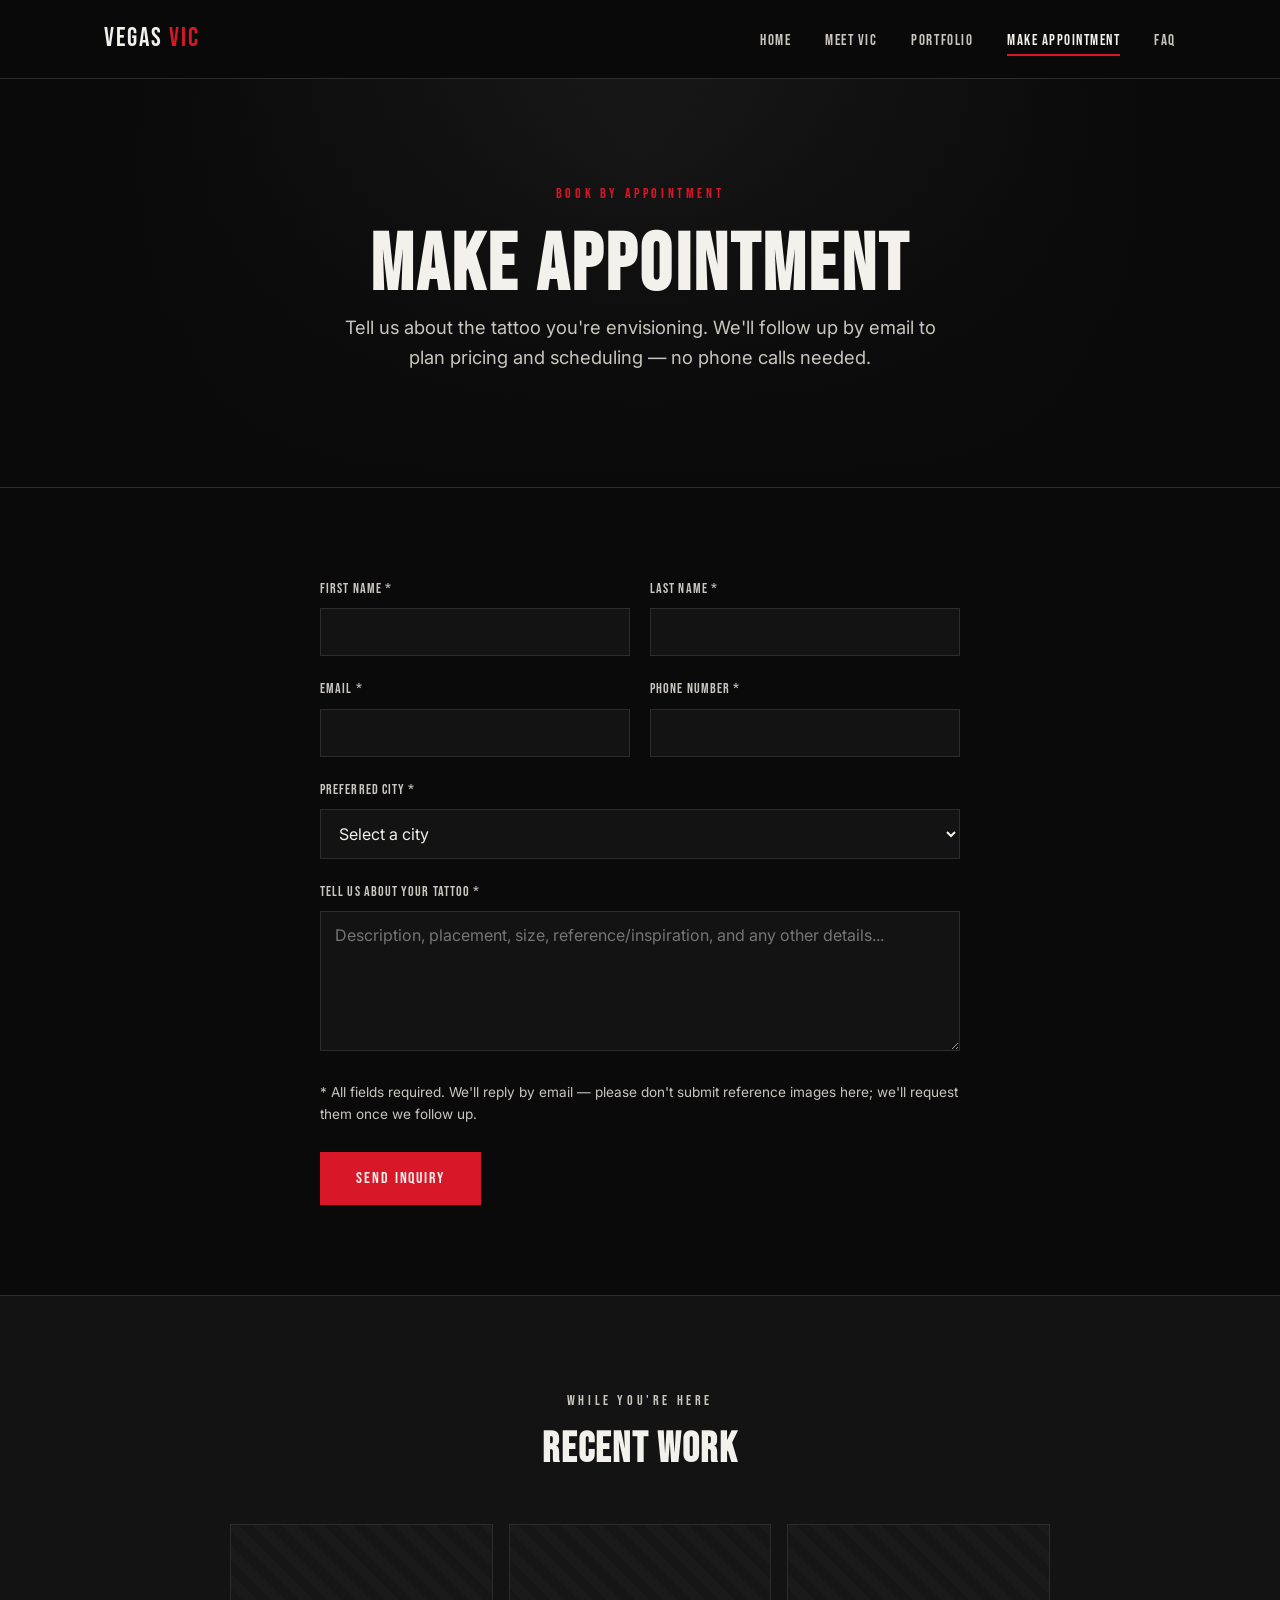
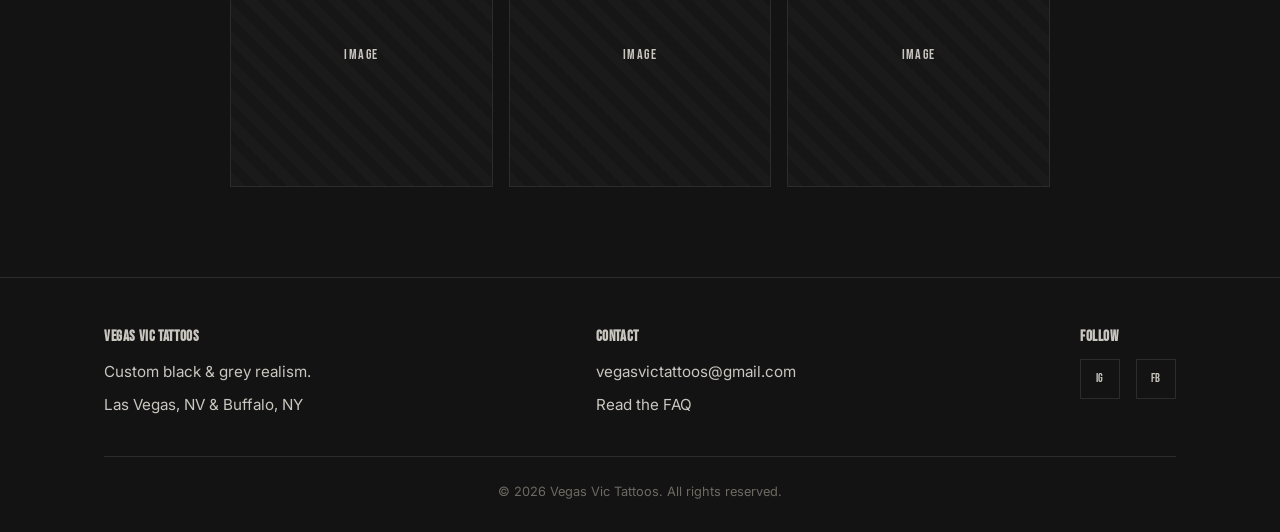
==== appointment.html @ 9f09d4d0 "Add files via upload" ====
<!doctype html>
<html lang="en">
<head>
<meta charset="utf-8">
<meta name="viewport" content="width=device-width, initial-scale=1">
<title>Make Appointment | Vegas Vic Tattoos</title>
<meta name="description" content="Request a tattoo appointment with Vegas Vic in Las Vegas, NV or Buffalo, NY. Inquiries by email only.">
<link rel="canonical" href="https://www.vegasvictattoos.com/appointment.html">
<meta property="og:type" content="website">
<meta property="og:site_name" content="Vegas Vic Tattoos">
<meta property="og:title" content="Make Appointment | Vegas Vic Tattoos">
<meta property="og:description" content="Request a tattoo appointment with Vegas Vic in Las Vegas, NV or Buffalo, NY. Inquiries by email only.">
<meta property="og:url" content="https://www.vegasvictattoos.com/appointment.html">
<meta property="og:image" content="https://www.vegasvictattoos.com/images/og-image.jpg">
<meta name="twitter:card" content="summary_large_image">
<meta name="twitter:title" content="Make Appointment | Vegas Vic Tattoos">
<meta name="twitter:description" content="Request a tattoo appointment with Vegas Vic in Las Vegas, NV or Buffalo, NY. Inquiries by email only.">
<meta name="twitter:image" content="https://www.vegasvictattoos.com/images/og-image.jpg">
<link rel="icon" type="image/svg+xml" href="favicon.svg">
<link rel="preconnect" href="https://fonts.googleapis.com">
<link rel="preconnect" href="https://fonts.gstatic.com" crossorigin>
<link href="https://fonts.googleapis.com/css2?family=Bebas+Neue&family=Inter:wght@400;500;600&display=swap" rel="stylesheet">
<link rel="stylesheet" href="style.css">
</head>
<body>

<header class="site-header">
  <div class="nav-wrap">
    <a href="index.html" class="logo">VEGAS <span>VIC</span></a>
    <button class="nav-toggle" aria-label="Toggle menu"><span></span><span></span><span></span></button>
    <nav class="main-nav">
      <ul>
        <li><a href="index.html">Home</a></li>
        <li><a href="meet-vic.html">Meet Vic</a></li>
        <li><a href="portfolio.html">Portfolio</a></li>
        <li><a href="appointment.html" class="active">Make Appointment</a></li>
        <li><a href="faq.html">FAQ</a></li>
      </ul>
    </nav>
  </div>
</header>

<main>

<section class="hero" style="min-height:44vh; padding-top:100px;">
  <div class="hero-inner">
    <p class="eyebrow">Book By Appointment</p>
    <h1>Make Appointment</h1>
    <p class="lede">Tell us about the tattoo you're envisioning. We'll follow up by email to plan pricing and scheduling — no phone calls needed.</p>
  </div>
</section>

<section>
  <div class="container">
    <form class="contact-form" action="https://formsubmit.co/vegasvictattoos@gmail.com" method="POST">
      <!-- FormSubmit.co config: sends straight to Vic's inbox, no backend required.
           On first submission, FormSubmit sends a one-time confirmation email
           to vegasvictattoos@gmail.com that must be clicked to activate the form. -->
      <input type="hidden" name="_subject" value="New Appointment Inquiry — Vegas Vic Tattoos">
      <input type="hidden" name="_template" value="table">
      <input type="hidden" name="_captcha" value="false">
      <input type="text" name="_honey" style="display:none" tabindex="-1" autocomplete="off">

      <div class="form-row">
        <div class="field">
          <label for="firstName">First Name *</label>
          <input type="text" id="firstName" name="First Name" required>
        </div>
        <div class="field">
          <label for="lastName">Last Name *</label>
          <input type="text" id="lastName" name="Last Name" required>
        </div>
      </div>

      <div class="form-row">
        <div class="field">
          <label for="email">Email *</label>
          <input type="email" id="email" name="Email" required>
        </div>
        <div class="field">
          <label for="phone">Phone Number *</label>
          <input type="tel" id="phone" name="Phone Number" required>
        </div>
      </div>

      <div class="field">
        <label for="city">Preferred City *</label>
        <select id="city" name="Preferred City" required>
          <option value="" disabled selected>Select a city</option>
          <option value="Las Vegas, NV">Las Vegas, NV</option>
          <option value="Buffalo, NY">Buffalo, NY</option>
        </select>
      </div>

      <div class="field">
        <label for="message">Tell Us About Your Tattoo *</label>
        <textarea id="message" name="Message" required placeholder="Description, placement, size, reference/inspiration, and any other details..."></textarea>
      </div>

      <p class="required-note">* All fields required. We'll reply by email — please don't submit reference images here; we'll request them once we follow up.</p>

      <button type="submit" class="btn btn-solid">Send Inquiry</button>
      <p class="form-status"></p>
    </form>
  </div>
</section>

<section class="section-alt">
  <div class="container">
    <div class="section-head">
      <p class="eyebrow">While You're Here</p>
      <h2>Recent Work</h2>
    </div>
    <div class="mini-grid">
      <div class="img-frame"><span class="placeholder-label">Image</span></div>
      <div class="img-frame"><span class="placeholder-label">Image</span></div>
      <div class="img-frame"><span class="placeholder-label">Image</span></div>
    </div>
  </div>
</section>

</main>

<footer class="site-footer">
  <div class="container">
    <div class="footer-inner">
      <div class="footer-col">
        <h4>Vegas Vic Tattoos</h4>
        <p>Custom black &amp; grey realism.</p>
        <p>Las Vegas, NV &amp; Buffalo, NY</p>
      </div>
      <div class="footer-col">
        <h4>Contact</h4>
        <a href="mailto:vegasvictattoos@gmail.com">vegasvictattoos@gmail.com</a>
        <a href="faq.html">Read the FAQ</a>
      </div>
      <div class="footer-col">
        <h4>Follow</h4>
        <div class="social-row">
          <a href="https://www.instagram.com/vegasvic_tattoos/" target="_blank" rel="noopener">IG</a>
          <a href="https://www.facebook.com/profile.php?id=100070552852035" target="_blank" rel="noopener">FB</a>
        </div>
      </div>
    </div>
    <div class="footer-bottom">&copy; 2026 Vegas Vic Tattoos. All rights reserved.</div>
  </div>
</footer>

<script src="script.js"></script>
</body>
</html>
---- style.css ----
/* =========================================================
   Vegas Vic Tattoos — shared stylesheet
   ========================================================= */

:root {
  --black: #0a0a0a;
  --near-black: #131313;
  --charcoal: #1c1c1c;
  --line: #2c2c2c;
  --white: #f3f1ec;
  --off-white: #c9c6bf;
  --red: #b1121e;
  --red-bright: #d81729;
  --gold: #ad8a3f;
  --font-display: 'Bebas Neue', 'Oswald', sans-serif;
  --font-body: 'Inter', 'Helvetica Neue', Arial, sans-serif;
}

* { box-sizing: border-box; margin: 0; padding: 0; }

html { scroll-behavior: smooth; }

body {
  background: var(--black);
  color: var(--white);
  font-family: var(--font-body);
  line-height: 1.65;
  -webkit-font-smoothing: antialiased;
}

img { max-width: 100%; display: block; }

a { color: inherit; text-decoration: none; }

ul { list-style: none; }

.container {
  width: 100%;
  max-width: 1120px;
  margin: 0 auto;
  padding: 0 24px;
}

h1, h2, h3, h4 {
  font-family: var(--font-display);
  letter-spacing: 0.04em;
  text-transform: uppercase;
  line-height: 1.15;
  color: var(--white);
}

h1 { font-size: clamp(2.6rem, 7vw, 5rem); }
h2 { font-size: clamp(1.8rem, 4vw, 2.6rem); margin-bottom: 20px; }
h3 { font-size: 1.3rem; margin-bottom: 10px; }

p { color: var(--off-white); margin-bottom: 16px; }

.eyebrow {
  display: inline-block;
  font-family: var(--font-display);
  letter-spacing: 0.25em;
  text-transform: uppercase;
  color: var(--red-bright);
  font-size: 0.9rem;
  margin-bottom: 14px;
}

.btn {
  display: inline-block;
  font-family: var(--font-display);
  letter-spacing: 0.12em;
  text-transform: uppercase;
  font-size: 1rem;
  padding: 15px 34px;
  border: 2px solid var(--red-bright);
  color: var(--white);
  background: transparent;
  cursor: pointer;
  transition: background 0.2s ease, color 0.2s ease, border-color 0.2s ease;
}

.btn:hover { background: var(--red-bright); border-color: var(--red-bright); color: var(--white); }

.btn-solid {
  background: var(--red-bright);
  border-color: var(--red-bright);
}

.btn-solid:hover { background: var(--red); border-color: var(--red); }

.btn-row { display: flex; gap: 16px; flex-wrap: wrap; }

/* ---------- Header / Nav ---------- */

header.site-header {
  position: sticky;
  top: 0;
  z-index: 100;
  background: rgba(10, 10, 10, 0.92);
  backdrop-filter: blur(6px);
  border-bottom: 1px solid var(--line);
}

.nav-wrap {
  display: flex;
  align-items: center;
  justify-content: space-between;
  padding: 18px 24px;
  max-width: 1120px;
  margin: 0 auto;
}

.logo {
  font-family: var(--font-display);
  font-size: 1.6rem;
  letter-spacing: 0.08em;
  text-transform: uppercase;
  color: var(--white);
}

.logo span { color: var(--red-bright); }

nav.main-nav ul {
  display: flex;
  gap: 34px;
}

nav.main-nav a {
  font-family: var(--font-display);
  letter-spacing: 0.1em;
  text-transform: uppercase;
  font-size: 0.95rem;
  color: var(--off-white);
  padding-bottom: 4px;
  border-bottom: 2px solid transparent;
  transition: color 0.2s ease, border-color 0.2s ease;
}

nav.main-nav a:hover,
nav.main-nav a.active {
  color: var(--white);
  border-color: var(--red-bright);
}

.nav-toggle {
  display: none;
  flex-direction: column;
  gap: 5px;
  background: none;
  border: none;
  cursor: pointer;
  padding: 6px;
}

.nav-toggle span {
  width: 26px;
  height: 2px;
  background: var(--white);
  display: block;
}

/* ---------- Hero ---------- */

.hero {
  position: relative;
  min-height: 86vh;
  display: flex;
  align-items: center;
  justify-content: center;
  text-align: center;
  padding: 120px 24px 80px;
  background:
    linear-gradient(180deg, rgba(10,10,10,0.55) 0%, rgba(10,10,10,0.85) 65%, var(--black) 100%),
    radial-gradient(circle at 50% 20%, #2a2a2a 0%, #0a0a0a 70%);
  border-bottom: 1px solid var(--line);
}

.hero-inner { max-width: 760px; }

.hero .cities {
  display: flex;
  gap: 14px;
  justify-content: center;
  margin: 22px 0 32px;
  flex-wrap: wrap;
}

.city-badge {
  font-family: var(--font-display);
  letter-spacing: 0.12em;
  font-size: 0.85rem;
  text-transform: uppercase;
  border: 1px solid var(--gold);
  color: var(--gold);
  padding: 8px 18px;
}

.hero p.lede {
  font-size: 1.15rem;
  color: var(--off-white);
  max-width: 600px;
  margin: 0 auto 34px;
}

/* ---------- Sections ---------- */

section { padding: 90px 0; border-bottom: 1px solid var(--line); }
section:last-of-type { border-bottom: none; }

.section-alt { background: var(--near-black); }

.section-head { text-align: center; max-width: 640px; margin: 0 auto 50px; }
.section-head p { color: var(--off-white); }

.two-col {
  display: grid;
  grid-template-columns: 1fr 1fr;
  gap: 60px;
  align-items: center;
}

.stat-row {
  display: flex;
  gap: 50px;
  flex-wrap: wrap;
  margin-top: 20px;
}

.stat { text-align: left; }
.stat .num {
  font-family: var(--font-display);
  font-size: 2.4rem;
  color: var(--red-bright);
  display: block;
}
.stat .label {
  font-size: 0.85rem;
  letter-spacing: 0.08em;
  text-transform: uppercase;
  color: var(--off-white);
}

/* Placeholder image block (swap for real photos) */

.img-frame {
  position: relative;
  width: 100%;
  aspect-ratio: 4 / 5;
  background:
    repeating-linear-gradient(45deg, #1a1a1a, #1a1a1a 10px, #161616 10px, #161616 20px);
  border: 1px solid var(--line);
  display: flex;
  align-items: center;
  justify-content: center;
  overflow: hidden;
}

.img-frame img { width: 100%; height: 100%; object-fit: cover; }

.img-frame .placeholder-label {
  font-family: var(--font-display);
  letter-spacing: 0.1em;
  text-transform: uppercase;
  font-size: 0.85rem;
  color: var(--off-white);
  text-align: center;
  padding: 12px;
}

/* ---------- Video frame ---------- */

.video-section { padding-top: 0; padding-bottom: 0; border-bottom: none; }

.video-frame {
  position: relative;
  width: 100%;
  aspect-ratio: 16 / 9;
  background: repeating-linear-gradient(45deg, #1a1a1a, #1a1a1a 10px, #161616 10px, #161616 20px);
  border: 1px solid var(--line);
  display: flex;
  flex-direction: column;
  align-items: center;
  justify-content: center;
  overflow: hidden;
}

.video-frame video,
.video-frame iframe {
  width: 100%;
  height: 100%;
  object-fit: cover;
  border: none;
}

.video-frame .play-icon {
  width: 68px;
  height: 68px;
  border: 2px solid var(--red-bright);
  border-radius: 50%;
  display: flex;
  align-items: center;
  justify-content: center;
  margin-bottom: 16px;
}

.video-frame .play-icon::after {
  content: "";
  border-left: 16px solid var(--red-bright);
  border-top: 10px solid transparent;
  border-bottom: 10px solid transparent;
  margin-left: 4px;
}

/* ---------- Portfolio grid ---------- */

.portfolio-grid {
  display: grid;
  grid-template-columns: repeat(3, 1fr);
  gap: 18px;
}

.portfolio-grid .img-frame { aspect-ratio: 1 / 1; }

.mini-grid {
  display: grid;
  grid-template-columns: repeat(3, 1fr);
  gap: 16px;
  max-width: 820px;
  margin: 0 auto;
}

.mini-grid .img-frame { aspect-ratio: 1 / 1; }

@media (max-width: 720px) {
  .portfolio-grid { grid-template-columns: repeat(2, 1fr); }
  .mini-grid { grid-template-columns: repeat(2, 1fr); }
}

.portfolio-note {
  text-align: center;
  max-width: 620px;
  margin: 40px auto 0;
  padding: 18px 22px;
  border: 1px dashed var(--line);
  color: var(--off-white);
  font-size: 0.92rem;
}

/* ---------- FAQ ---------- */

.faq-item {
  border-bottom: 1px solid var(--line);
  padding: 26px 0;
}

.faq-item h3 {
  color: var(--red-bright);
  margin-bottom: 14px;
  font-size: 1.15rem;
}

.faq-item ul { margin: 10px 0 10px 4px; }
.faq-item ul li {
  color: var(--off-white);
  padding-left: 18px;
  position: relative;
  margin-bottom: 8px;
}
.faq-item ul li::before {
  content: "\2014";
  position: absolute;
  left: 0;
  color: var(--red-bright);
}

/* ---------- Form ---------- */

form.contact-form {
  max-width: 640px;
  margin: 0 auto;
}

.form-row {
  display: grid;
  grid-template-columns: 1fr 1fr;
  gap: 20px;
}

.field { margin-bottom: 22px; }

.field label {
  display: block;
  font-family: var(--font-display);
  letter-spacing: 0.08em;
  text-transform: uppercase;
  font-size: 0.85rem;
  color: var(--off-white);
  margin-bottom: 8px;
}

.field input,
.field select,
.field textarea {
  width: 100%;
  background: var(--near-black);
  border: 1px solid var(--line);
  color: var(--white);
  font-family: var(--font-body);
  font-size: 1rem;
  padding: 13px 14px;
}

.field input:focus,
.field select:focus,
.field textarea:focus {
  outline: none;
  border-color: var(--red-bright);
}

.field textarea { resize: vertical; min-height: 140px; }

.required-note { font-size: 0.85rem; color: var(--off-white); margin-bottom: 26px; }

.form-status {
  margin-top: 18px;
  font-size: 0.95rem;
  color: var(--gold);
  display: none;
}

/* ---------- Footer ---------- */

footer.site-footer {
  background: var(--near-black);
  border-top: 1px solid var(--line);
  padding: 50px 0 30px;
}

.footer-inner {
  display: flex;
  justify-content: space-between;
  flex-wrap: wrap;
  gap: 30px;
  margin-bottom: 30px;
}

.footer-col h4 {
  font-size: 0.95rem;
  color: var(--off-white);
  margin-bottom: 14px;
}

.footer-col a, .footer-col p {
  display: block;
  color: var(--off-white);
  font-size: 0.95rem;
  margin-bottom: 8px;
}

.footer-col a:hover { color: var(--red-bright); }

.social-row { display: flex; gap: 16px; }

.social-row a {
  border: 1px solid var(--line);
  width: 40px;
  height: 40px;
  display: flex;
  align-items: center;
  justify-content: center;
  font-family: var(--font-display);
  letter-spacing: 0.05em;
  font-size: 0.75rem;
  transition: border-color 0.2s ease, color 0.2s ease;
}

.social-row a:hover { border-color: var(--red-bright); color: var(--red-bright); }

.footer-bottom {
  text-align: center;
  font-size: 0.8rem;
  color: #6d6a63;
  padding-top: 24px;
  border-top: 1px solid var(--line);
}

/* ---------- Responsive ---------- */

@media (max-width: 860px) {
  .two-col { grid-template-columns: 1fr; gap: 40px; }
  .form-row { grid-template-columns: 1fr; }
}

@media (max-width: 720px) {
  nav.main-nav {
    position: fixed;
    top: 68px;
    left: 0;
    right: 0;
    bottom: 0;
    background: var(--black);
    display: none;
    padding: 30px 24px;
    overflow-y: auto;
  }
  nav.main-nav.open { display: block; }
  nav.main-nav ul { flex-direction: column; gap: 26px; }
  nav.main-nav a { display: inline-block; padding: 6px 0; }
  .nav-toggle {
    display: flex;
    width: 44px;
    height: 44px;
    align-items: center;
    justify-content: center;
  }
  section { padding: 56px 0; }
  .hero { padding: 100px 20px 56px; min-height: auto; }
  .portfolio-grid { grid-template-columns: repeat(2, 1fr); gap: 12px; }
  .mini-grid { grid-template-columns: repeat(2, 1fr); gap: 12px; }
  .btn { width: 100%; text-align: center; }
  .btn-row { flex-direction: column; }
  .btn-row .btn { width: 100%; }
  .footer-inner { flex-direction: column; gap: 34px; }
}

@media (max-width: 420px) {
  .portfolio-grid { grid-template-columns: repeat(2, 1fr); }
  .mini-grid { grid-template-columns: 1fr 1fr; }
  .city-badge { font-size: 0.78rem; padding: 7px 14px; }
}
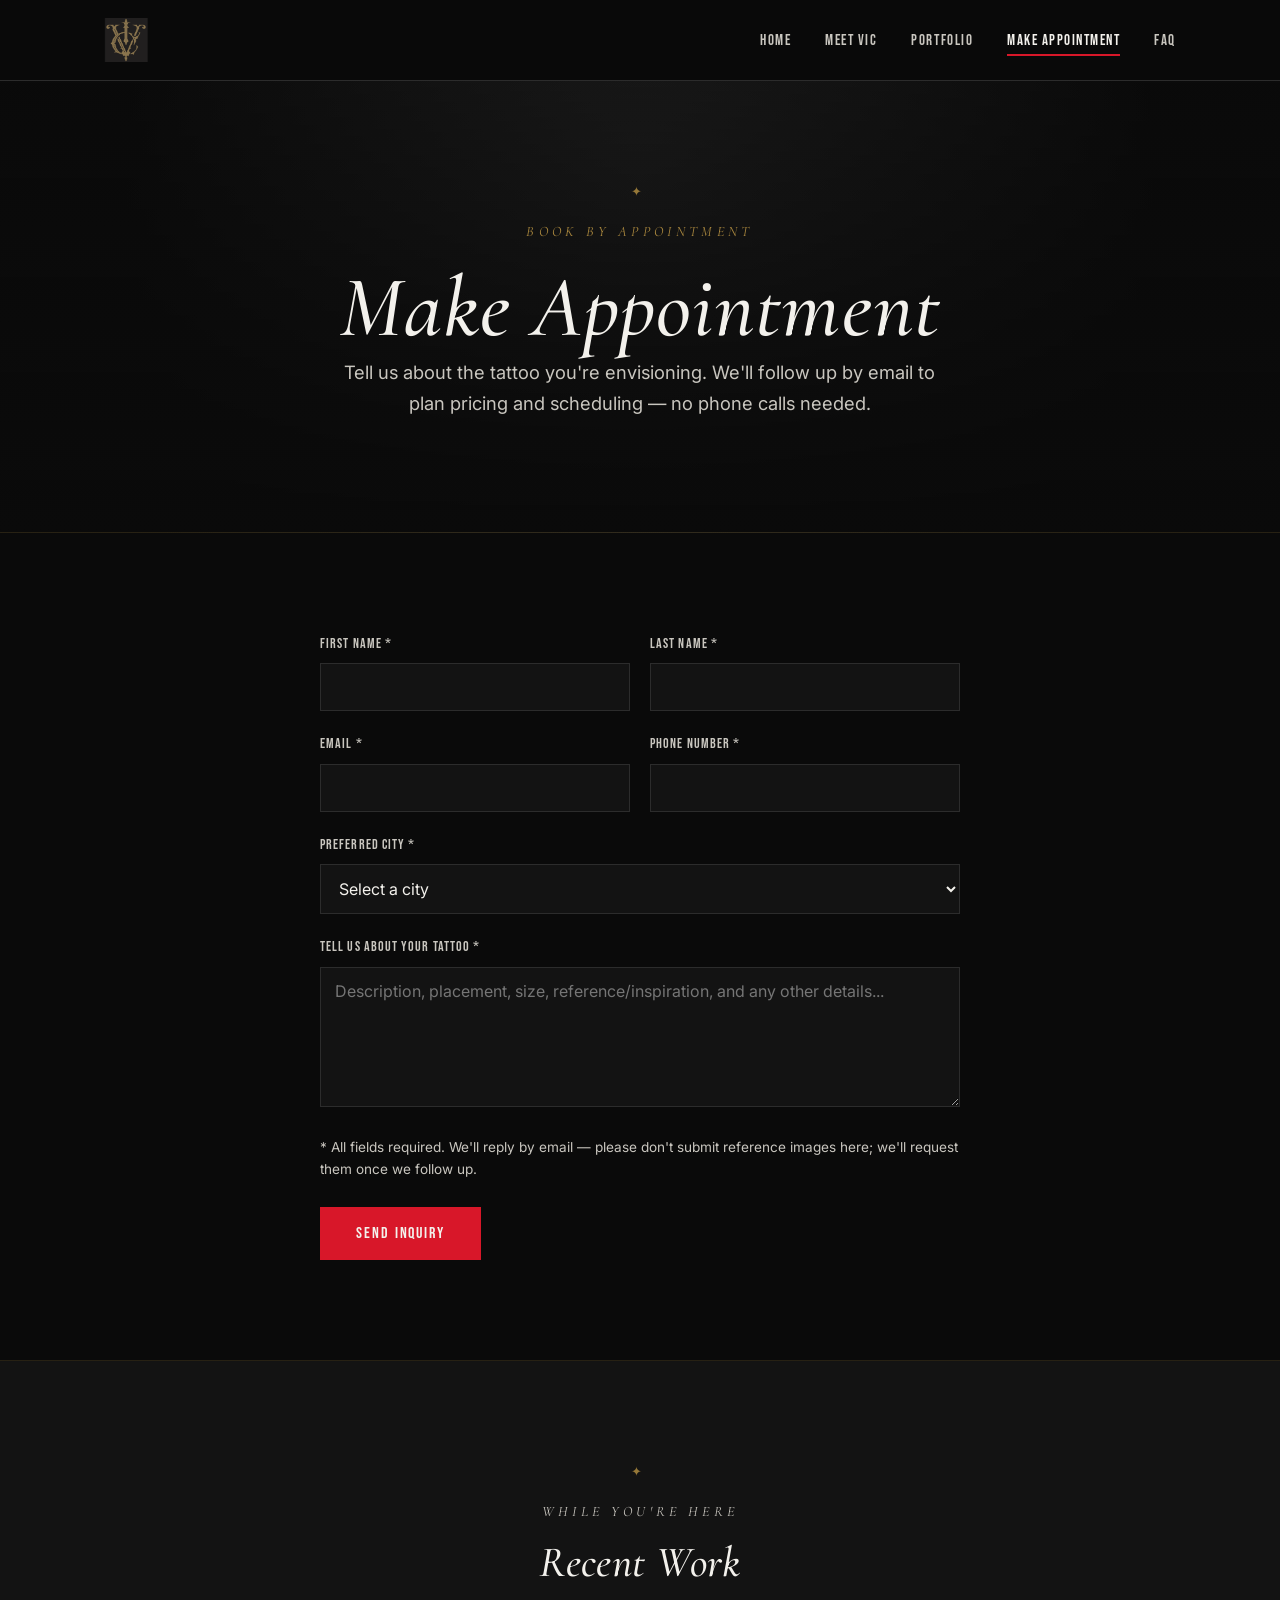
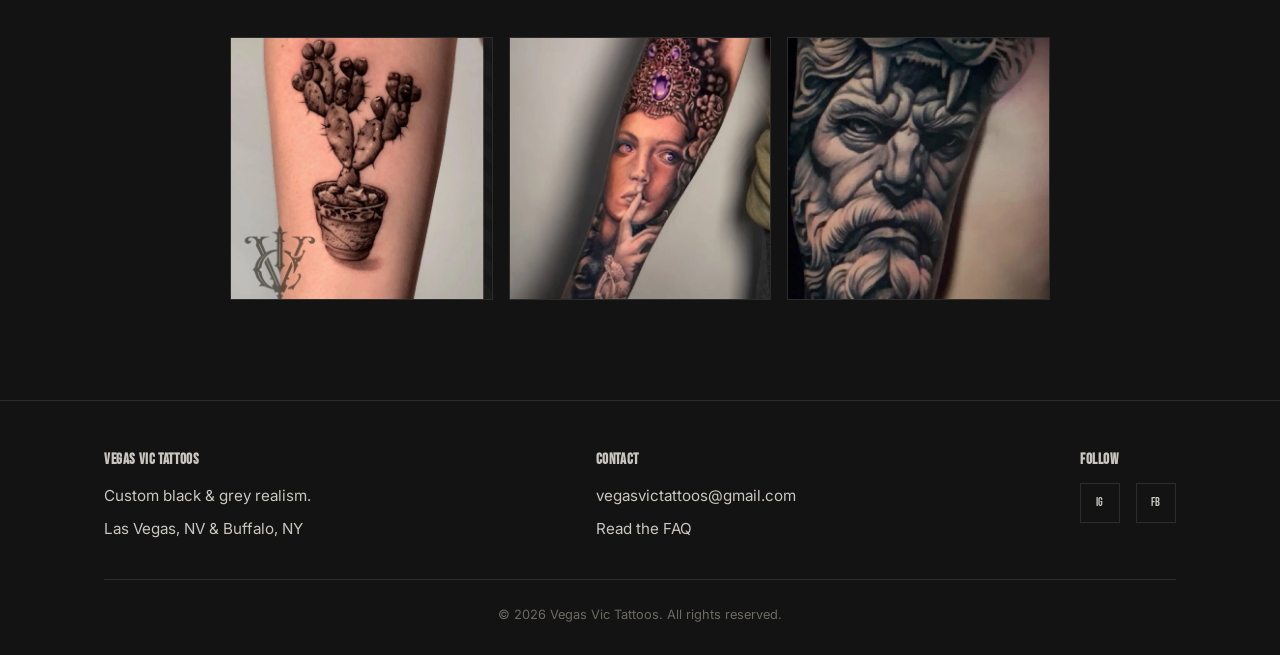
==== commit 7b44a461: "Add files via upload" ====
--- a/appointment.html
+++ b/appointment.html
@@ -16,17 +16,19 @@
 <meta name="twitter:title" content="Make Appointment | Vegas Vic Tattoos">
 <meta name="twitter:description" content="Request a tattoo appointment with Vegas Vic in Las Vegas, NV or Buffalo, NY. Inquiries by email only.">
 <meta name="twitter:image" content="https://www.vegasvictattoos.com/images/og-image.jpg">
-<link rel="icon" type="image/svg+xml" href="favicon.svg">
+<link rel="icon" type="image/png" href="favicon-32.png">
+<link rel="icon" type="image/png" sizes="512x512" href="favicon-512.png">
+<link rel="apple-touch-icon" href="apple-touch-icon.png">
 <link rel="preconnect" href="https://fonts.googleapis.com">
 <link rel="preconnect" href="https://fonts.gstatic.com" crossorigin>
-<link href="https://fonts.googleapis.com/css2?family=Bebas+Neue&family=Inter:wght@400;500;600&display=swap" rel="stylesheet">
+<link href="https://fonts.googleapis.com/css2?family=Bebas+Neue&family=Cormorant+Garamond:ital,wght@0,400;0,500;0,600;1,400;1,500;1,600&family=Inter:wght@400;500;600&display=swap" rel="stylesheet">
 <link rel="stylesheet" href="style.css">
 </head>
 <body>
 
 <header class="site-header">
   <div class="nav-wrap">
-    <a href="index.html" class="logo">VEGAS <span>VIC</span></a>
+    <a href="index.html" class="logo"><img src="VEGASVICLOGO.webp" alt="Vegas Vic Tattoos" class="logo-img"></a>
     <button class="nav-toggle" aria-label="Toggle menu"><span></span><span></span><span></span></button>
     <nav class="main-nav">
       <ul>
@@ -44,6 +46,7 @@
 
 <section class="hero" style="min-height:44vh; padding-top:100px;">
   <div class="hero-inner">
+    <span class="ornament"></span>
     <p class="eyebrow">Book By Appointment</p>
     <h1>Make Appointment</h1>
     <p class="lede">Tell us about the tattoo you're envisioning. We'll follow up by email to plan pricing and scheduling — no phone calls needed.</p>
@@ -51,7 +54,7 @@
 </section>
 
 <section>
-  <div class="container">
+  <div class="container reveal">
     <form class="contact-form" action="https://formsubmit.co/vegasvictattoos@gmail.com" method="POST">
       <!-- FormSubmit.co config: sends straight to Vic's inbox, no backend required.
            On first submission, FormSubmit sends a one-time confirmation email
@@ -107,14 +110,15 @@
 
 <section class="section-alt">
   <div class="container">
-    <div class="section-head">
+    <div class="section-head reveal">
+      <span class="ornament"></span>
       <p class="eyebrow">While You're Here</p>
       <h2>Recent Work</h2>
     </div>
-    <div class="mini-grid">
-      <div class="img-frame"><span class="placeholder-label">Image</span></div>
-      <div class="img-frame"><span class="placeholder-label">Image</span></div>
-      <div class="img-frame"><span class="placeholder-label">Image</span></div>
+    <div class="mini-grid reveal">
+      <div class="img-frame"><img src="MAKEAPPT__1.webp" alt="Black and grey tattoo work by Vegas Vic"></div>
+      <div class="img-frame"><img src="MAKEAPPT_2.webp" alt="Custom tattoo piece by Vegas Vic"></div>
+      <div class="img-frame"><img src="MAKEAPPT_3.webp" alt="Hand and wrist tattoo by Vegas Vic"></div>
     </div>
   </div>
 </section>
--- a/style.css
+++ b/style.css
@@ -13,6 +13,7 @@
   --red-bright: #d81729;
   --gold: #ad8a3f;
   --font-display: 'Bebas Neue', 'Oswald', sans-serif;
+  --font-serif: 'Cormorant Garamond', 'Times New Roman', serif;
   --font-body: 'Inter', 'Helvetica Neue', Arial, sans-serif;
 }
 
@@ -42,28 +43,61 @@
 }
 
 h1, h2, h3, h4 {
-  font-family: var(--font-display);
-  letter-spacing: 0.04em;
-  text-transform: uppercase;
   line-height: 1.15;
   color: var(--white);
 }
 
-h1 { font-size: clamp(2.6rem, 7vw, 5rem); }
-h2 { font-size: clamp(1.8rem, 4vw, 2.6rem); margin-bottom: 20px; }
+h1, h2 {
+  font-family: var(--font-serif);
+  font-weight: 500;
+  font-style: italic;
+  letter-spacing: 0.01em;
+  text-transform: none;
+}
+
+h3, h4 {
+  font-family: var(--font-display);
+  letter-spacing: 0.04em;
+  text-transform: uppercase;
+}
+
+h1 { font-size: clamp(2.8rem, 7vw, 5.4rem); }
+h2 { font-size: clamp(1.9rem, 4vw, 2.7rem); margin-bottom: 20px; }
 h3 { font-size: 1.3rem; margin-bottom: 10px; }
 
 p { color: var(--off-white); margin-bottom: 16px; }
 
 .eyebrow {
-  display: inline-block;
-  font-family: var(--font-display);
-  letter-spacing: 0.25em;
-  text-transform: uppercase;
-  color: var(--red-bright);
+  display: block;
+  font-family: var(--font-serif);
+  font-style: italic;
+  letter-spacing: 0.3em;
+  text-transform: uppercase;
+  color: var(--gold);
   font-size: 0.9rem;
   margin-bottom: 14px;
 }
+
+.ornament {
+  display: block;
+  color: var(--gold);
+  font-size: 0.8rem;
+  letter-spacing: 0.5em;
+  margin-bottom: 18px;
+  opacity: 0.85;
+}
+
+.ornament::before { content: "\2726"; }
+
+/* ---------- Scroll reveal ---------- */
+/* Content is visible by default (no-JS safe). JS adds .reveal-init to hide
+   elements just before animating them in via .in-view. */
+
+.reveal { transition: opacity 0.8s ease, transform 0.8s ease; }
+
+.reveal.reveal-init { opacity: 0; transform: translateY(22px); }
+
+.reveal.reveal-init.in-view { opacity: 1; transform: translateY(0); }
 
 .btn {
   display: inline-block;
@@ -116,9 +150,17 @@
   letter-spacing: 0.08em;
   text-transform: uppercase;
   color: var(--white);
+  display: flex;
+  align-items: center;
 }
 
 .logo span { color: var(--red-bright); }
+
+.logo-img {
+  height: 44px;
+  width: auto;
+  display: block;
+}
 
 nav.main-nav ul {
   display: flex;
@@ -172,10 +214,31 @@
   background:
     linear-gradient(180deg, rgba(10,10,10,0.55) 0%, rgba(10,10,10,0.85) 65%, var(--black) 100%),
     radial-gradient(circle at 50% 20%, #2a2a2a 0%, #0a0a0a 70%);
-  border-bottom: 1px solid var(--line);
+  border-bottom: 1px solid rgba(173, 138, 63, 0.18);
+  overflow: hidden;
 }
 
 .hero-inner { max-width: 760px; }
+
+/* Vertical reel/video card shown within the hero (source clip is portrait 9:16,
+   so it's framed as a card rather than forced into a full-bleed landscape crop) */
+
+.reel-frame {
+  width: 100%;
+  max-width: 300px;
+  aspect-ratio: 9 / 16;
+  margin: 8px auto 36px;
+  border: 1px solid rgba(173, 138, 63, 0.4);
+  overflow: hidden;
+  background: var(--near-black);
+}
+
+.reel-frame video {
+  width: 100%;
+  height: 100%;
+  object-fit: cover;
+  display: block;
+}
 
 .hero .cities {
   display: flex;
@@ -186,13 +249,13 @@
 }
 
 .city-badge {
-  font-family: var(--font-display);
-  letter-spacing: 0.12em;
-  font-size: 0.85rem;
-  text-transform: uppercase;
+  font-family: var(--font-serif);
+  font-style: italic;
+  letter-spacing: 0.06em;
+  font-size: 0.95rem;
   border: 1px solid var(--gold);
   color: var(--gold);
-  padding: 8px 18px;
+  padding: 8px 20px;
 }
 
 .hero p.lede {
@@ -204,7 +267,7 @@
 
 /* ---------- Sections ---------- */
 
-section { padding: 90px 0; border-bottom: 1px solid var(--line); }
+section { padding: 100px 0; border-bottom: 1px solid rgba(173, 138, 63, 0.18); }
 section:last-of-type { border-bottom: none; }
 
 .section-alt { background: var(--near-black); }
@@ -255,7 +318,14 @@
   overflow: hidden;
 }
 
-.img-frame img { width: 100%; height: 100%; object-fit: cover; }
+.img-frame img {
+  width: 100%;
+  height: 100%;
+  object-fit: cover;
+  transition: transform 0.6s ease;
+}
+
+.img-frame:hover img { transform: scale(1.06); }
 
 .img-frame .placeholder-label {
   font-family: var(--font-display);
@@ -316,10 +386,24 @@
 .portfolio-grid {
   display: grid;
   grid-template-columns: repeat(3, 1fr);
+  grid-auto-rows: 1fr;
   gap: 18px;
 }
 
 .portfolio-grid .img-frame { aspect-ratio: 1 / 1; }
+
+/* A couple of larger tiles break the rigid grid for a more organic, gallery-wall feel */
+.portfolio-grid .img-frame:nth-child(1) { grid-column: span 2; grid-row: span 2; aspect-ratio: auto; }
+.portfolio-grid .img-frame:nth-child(6) { grid-column: span 2; aspect-ratio: 2 / 1; }
+
+@media (max-width: 720px) {
+  .portfolio-grid .img-frame:nth-child(1),
+  .portfolio-grid .img-frame:nth-child(6) {
+    grid-column: span 1;
+    grid-row: span 1;
+    aspect-ratio: 1 / 1;
+  }
+}
 
 .mini-grid {
   display: grid;
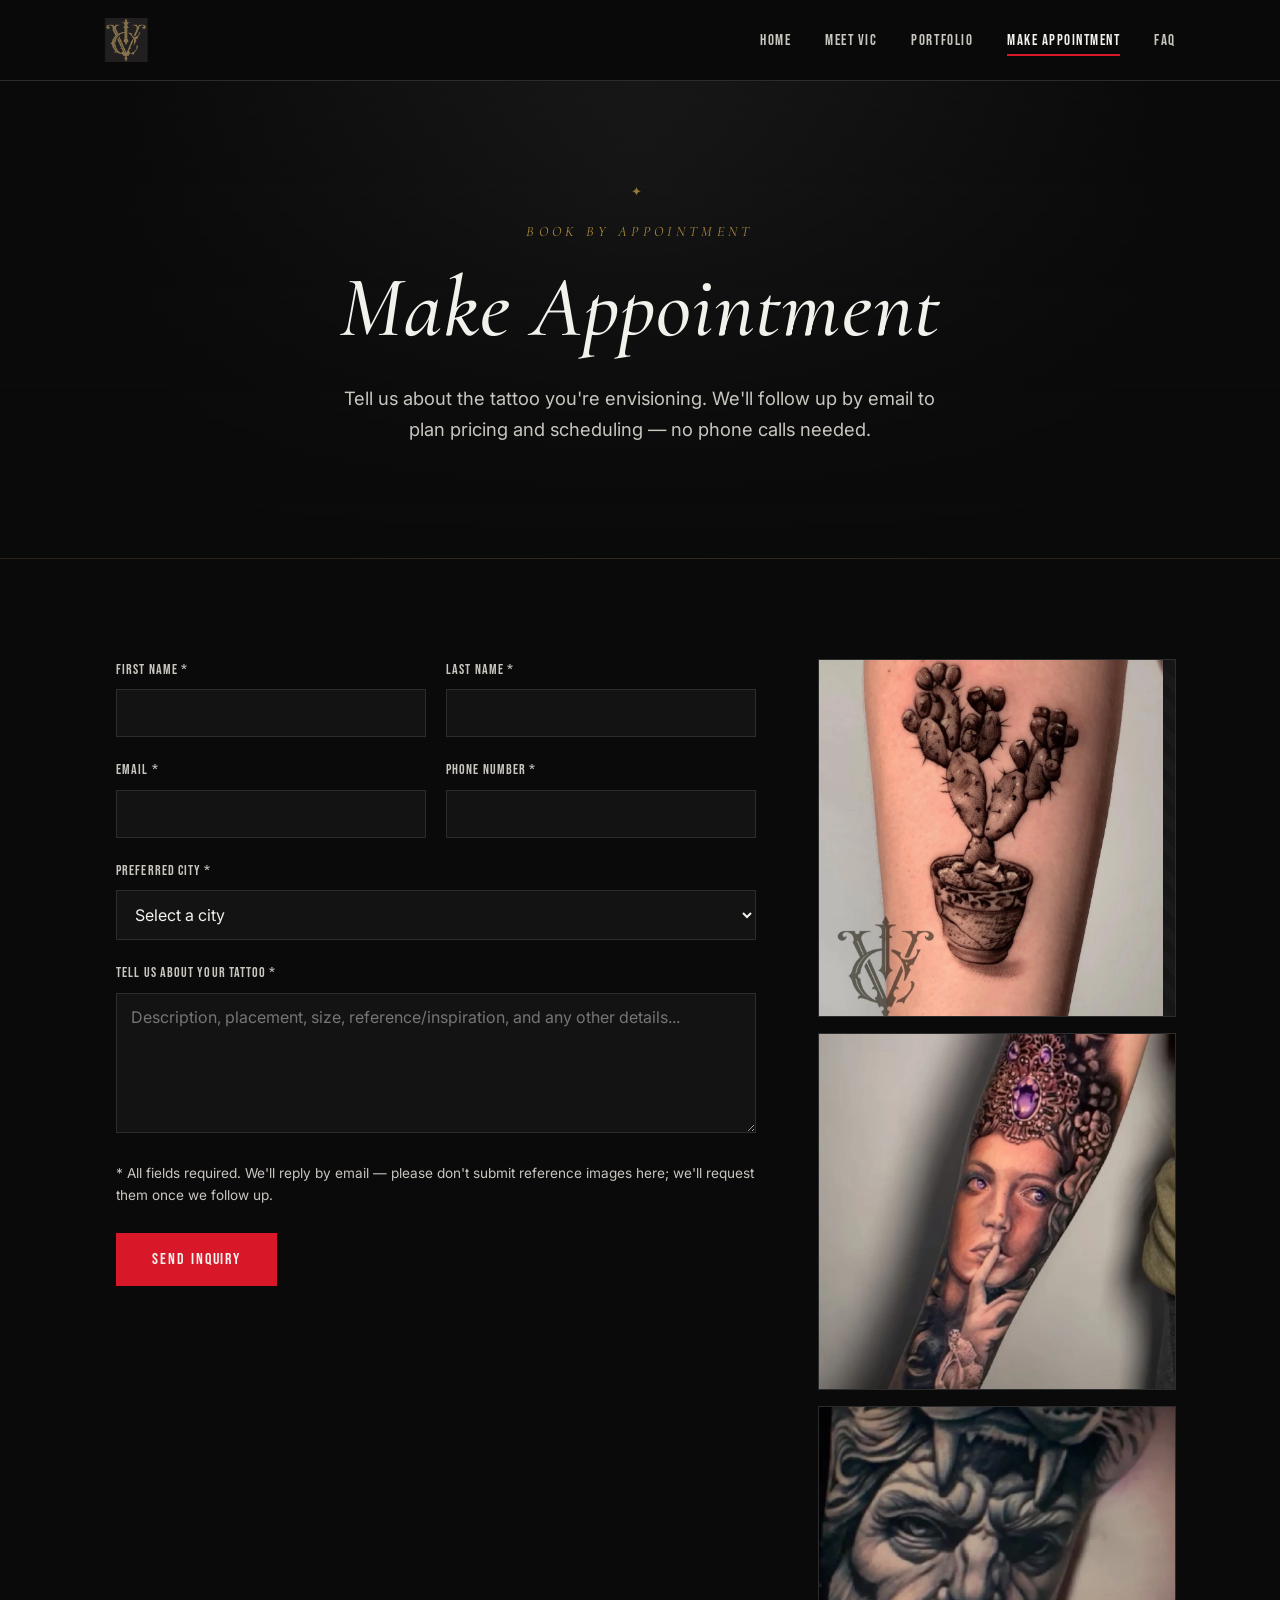
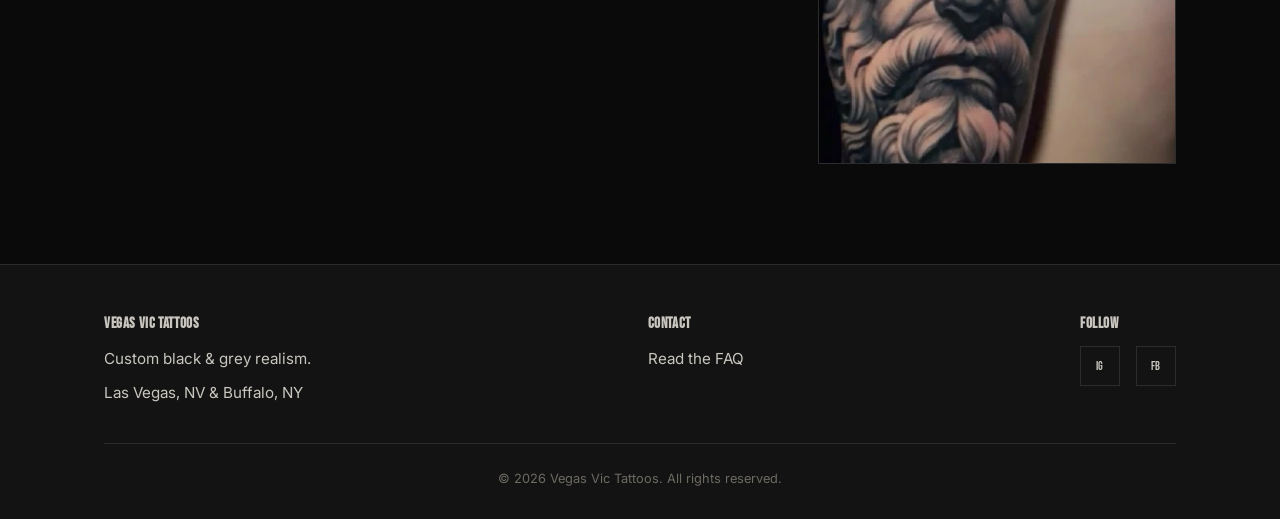
==== commit ae95f261: "Add files via upload" ====
--- a/appointment.html
+++ b/appointment.html
@@ -54,71 +54,64 @@
 </section>
 
 <section>
-  <div class="container reveal">
-    <form class="contact-form" action="https://formsubmit.co/vegasvictattoos@gmail.com" method="POST">
-      <!-- FormSubmit.co config: sends straight to Vic's inbox, no backend required.
-           On first submission, FormSubmit sends a one-time confirmation email
-           to vegasvictattoos@gmail.com that must be clicked to activate the form. -->
-      <input type="hidden" name="_subject" value="New Appointment Inquiry — Vegas Vic Tattoos">
-      <input type="hidden" name="_template" value="table">
-      <input type="hidden" name="_captcha" value="false">
-      <input type="text" name="_honey" style="display:none" tabindex="-1" autocomplete="off">
+  <div class="container">
+    <div class="form-layout reveal">
+      <form class="contact-form" action="https://formsubmit.co/vegasvictattoos@gmail.com" method="POST">
+        <!-- FormSubmit.co config: sends straight to Vic's inbox, no backend required.
+             On first submission, FormSubmit sends a one-time confirmation email
+             to vegasvictattoos@gmail.com that must be clicked to activate the form. -->
+        <input type="hidden" name="_subject" value="New Appointment Inquiry — Vegas Vic Tattoos">
+        <input type="hidden" name="_template" value="table">
+        <input type="hidden" name="_captcha" value="false">
+        <input type="text" name="_honey" style="display:none" tabindex="-1" autocomplete="off">
 
-      <div class="form-row">
+        <div class="form-row">
+          <div class="field">
+            <label for="firstName">First Name *</label>
+            <input type="text" id="firstName" name="First Name" required>
+          </div>
+          <div class="field">
+            <label for="lastName">Last Name *</label>
+            <input type="text" id="lastName" name="Last Name" required>
+          </div>
+        </div>
+
+        <div class="form-row">
+          <div class="field">
+            <label for="email">Email *</label>
+            <input type="email" id="email" name="Email" required>
+          </div>
+          <div class="field">
+            <label for="phone">Phone Number *</label>
+            <input type="tel" id="phone" name="Phone Number" required>
+          </div>
+        </div>
+
         <div class="field">
-          <label for="firstName">First Name *</label>
-          <input type="text" id="firstName" name="First Name" required>
+          <label for="city">Preferred City *</label>
+          <select id="city" name="Preferred City" required>
+            <option value="" disabled selected>Select a city</option>
+            <option value="Las Vegas, NV">Las Vegas, NV</option>
+            <option value="Buffalo, NY">Buffalo, NY</option>
+          </select>
         </div>
+
         <div class="field">
-          <label for="lastName">Last Name *</label>
-          <input type="text" id="lastName" name="Last Name" required>
+          <label for="message">Tell Us About Your Tattoo *</label>
+          <textarea id="message" name="Message" required placeholder="Description, placement, size, reference/inspiration, and any other details..."></textarea>
         </div>
+
+        <p class="required-note">* All fields required. We'll reply by email — please don't submit reference images here; we'll request them once we follow up.</p>
+
+        <button type="submit" class="btn btn-solid">Send Inquiry</button>
+        <p class="form-status"></p>
+      </form>
+
+      <div class="side-gallery">
+        <div class="img-frame"><img src="MAKEAPPT__1.webp" alt="Black and grey tattoo work by Vegas Vic"></div>
+        <div class="img-frame"><img src="MAKEAPPT_2.webp" alt="Custom tattoo piece by Vegas Vic"></div>
+        <div class="img-frame"><img src="MAKEAPPT_3.webp" alt="Hand and wrist tattoo by Vegas Vic"></div>
       </div>
-
-      <div class="form-row">
-        <div class="field">
-          <label for="email">Email *</label>
-          <input type="email" id="email" name="Email" required>
-        </div>
-        <div class="field">
-          <label for="phone">Phone Number *</label>
-          <input type="tel" id="phone" name="Phone Number" required>
-        </div>
-      </div>
-
-      <div class="field">
-        <label for="city">Preferred City *</label>
-        <select id="city" name="Preferred City" required>
-          <option value="" disabled selected>Select a city</option>
-          <option value="Las Vegas, NV">Las Vegas, NV</option>
-          <option value="Buffalo, NY">Buffalo, NY</option>
-        </select>
-      </div>
-
-      <div class="field">
-        <label for="message">Tell Us About Your Tattoo *</label>
-        <textarea id="message" name="Message" required placeholder="Description, placement, size, reference/inspiration, and any other details..."></textarea>
-      </div>
-
-      <p class="required-note">* All fields required. We'll reply by email — please don't submit reference images here; we'll request them once we follow up.</p>
-
-      <button type="submit" class="btn btn-solid">Send Inquiry</button>
-      <p class="form-status"></p>
-    </form>
-  </div>
-</section>
-
-<section class="section-alt">
-  <div class="container">
-    <div class="section-head reveal">
-      <span class="ornament"></span>
-      <p class="eyebrow">While You're Here</p>
-      <h2>Recent Work</h2>
-    </div>
-    <div class="mini-grid reveal">
-      <div class="img-frame"><img src="MAKEAPPT__1.webp" alt="Black and grey tattoo work by Vegas Vic"></div>
-      <div class="img-frame"><img src="MAKEAPPT_2.webp" alt="Custom tattoo piece by Vegas Vic"></div>
-      <div class="img-frame"><img src="MAKEAPPT_3.webp" alt="Hand and wrist tattoo by Vegas Vic"></div>
     </div>
   </div>
 </section>
@@ -135,7 +128,6 @@
       </div>
       <div class="footer-col">
         <h4>Contact</h4>
-        <a href="mailto:vegasvictattoos@gmail.com">vegasvictattoos@gmail.com</a>
         <a href="faq.html">Read the FAQ</a>
       </div>
       <div class="footer-col">
--- a/style.css
+++ b/style.css
@@ -61,7 +61,7 @@
   text-transform: uppercase;
 }
 
-h1 { font-size: clamp(2.8rem, 7vw, 5.4rem); }
+h1 { font-size: clamp(2.8rem, 7vw, 5.4rem); margin-bottom: 26px; }
 h2 { font-size: clamp(1.9rem, 4vw, 2.7rem); margin-bottom: 20px; }
 h3 { font-size: 1.3rem; margin-bottom: 10px; }
 
@@ -220,14 +220,49 @@
 
 .hero-inner { max-width: 760px; }
 
+/* Side-by-side hero (used on Home): text on the left, video card on the right */
+
+.hero-split {
+  display: grid;
+  grid-template-columns: 1.15fr 0.85fr;
+  gap: 56px;
+  align-items: center;
+  text-align: left;
+  width: 100%;
+  max-width: 1080px;
+}
+
+.hero.hero .hero-split .cities,
+.hero-split .btn-row {
+  justify-content: flex-start;
+}
+
+.hero-split .lede {
+  margin: 0 0 34px;
+  max-width: 520px;
+}
+
+@media (max-width: 860px) {
+  .hero-split {
+    grid-template-columns: 1fr;
+    text-align: center;
+    gap: 34px;
+  }
+  .hero.hero .hero-split .cities,
+  .hero-split .btn-row {
+    justify-content: center;
+  }
+  .hero-split .lede { margin: 0 auto 34px; }
+}
+
 /* Vertical reel/video card shown within the hero (source clip is portrait 9:16,
    so it's framed as a card rather than forced into a full-bleed landscape crop) */
 
 .reel-frame {
   width: 100%;
-  max-width: 300px;
+  max-width: 320px;
   aspect-ratio: 9 / 16;
-  margin: 8px auto 36px;
+  margin: 8px auto 0;
   border: 1px solid rgba(173, 138, 63, 0.4);
   overflow: hidden;
   background: var(--near-black);
@@ -242,7 +277,7 @@
 
 .hero .cities {
   display: flex;
-  gap: 14px;
+  gap: 8px;
   justify-content: center;
   margin: 22px 0 32px;
   flex-wrap: wrap;
@@ -253,9 +288,19 @@
   font-style: italic;
   letter-spacing: 0.06em;
   font-size: 0.95rem;
-  border: 1px solid var(--gold);
   color: var(--gold);
-  padding: 8px 20px;
+  cursor: default;
+}
+
+.city-badge + .city-badge {
+  margin-left: 6px;
+}
+
+.city-badge + .city-badge::before {
+  content: "\2022";
+  margin-right: 10px;
+  color: var(--gold);
+  opacity: 0.7;
 }
 
 .hero p.lede {
@@ -392,13 +437,11 @@
 
 .portfolio-grid .img-frame { aspect-ratio: 1 / 1; }
 
-/* A couple of larger tiles break the rigid grid for a more organic, gallery-wall feel */
+/* One larger tile breaks the rigid grid for a more organic, gallery-wall feel */
 .portfolio-grid .img-frame:nth-child(1) { grid-column: span 2; grid-row: span 2; aspect-ratio: auto; }
-.portfolio-grid .img-frame:nth-child(6) { grid-column: span 2; aspect-ratio: 2 / 1; }
 
 @media (max-width: 720px) {
-  .portfolio-grid .img-frame:nth-child(1),
-  .portfolio-grid .img-frame:nth-child(6) {
+  .portfolio-grid .img-frame:nth-child(1) {
     grid-column: span 1;
     grid-row: span 1;
     aspect-ratio: 1 / 1;
@@ -420,6 +463,27 @@
   .mini-grid { grid-template-columns: repeat(2, 1fr); }
 }
 
+/* Form flanked by a small image gallery (used on Make Appointment) */
+
+.form-layout {
+  display: grid;
+  grid-template-columns: 1.3fr 0.7fr;
+  gap: 50px;
+  align-items: start;
+}
+
+.side-gallery {
+  display: grid;
+  gap: 16px;
+}
+
+.side-gallery .img-frame { aspect-ratio: 1 / 1; }
+
+@media (max-width: 860px) {
+  .form-layout { grid-template-columns: 1fr; }
+  .side-gallery { grid-template-columns: repeat(3, 1fr); }
+}
+
 .portfolio-note {
   text-align: center;
   max-width: 620px;
@@ -435,6 +499,30 @@
 .faq-item {
   border-bottom: 1px solid var(--line);
   padding: 26px 0;
+}
+
+.faq-item::after { content: ""; display: table; clear: both; }
+
+.faq-img {
+  float: right;
+  width: 200px;
+  aspect-ratio: 1 / 1;
+  margin: 6px 0 16px 24px;
+  border: 1px solid rgba(173, 138, 63, 0.4);
+  overflow: hidden;
+}
+
+.faq-img.left { float: left; margin: 6px 24px 16px 0; }
+
+.faq-img img { width: 100%; height: 100%; object-fit: cover; display: block; }
+
+@media (max-width: 600px) {
+  .faq-img, .faq-img.left {
+    float: none;
+    width: 100%;
+    max-width: 280px;
+    margin: 0 auto 18px;
+  }
 }
 
 .faq-item h3 {
@@ -610,5 +698,5 @@
 @media (max-width: 420px) {
   .portfolio-grid { grid-template-columns: repeat(2, 1fr); }
   .mini-grid { grid-template-columns: 1fr 1fr; }
-  .city-badge { font-size: 0.78rem; padding: 7px 14px; }
-}
+  .city-badge { font-size: 0.85rem; }
+}
